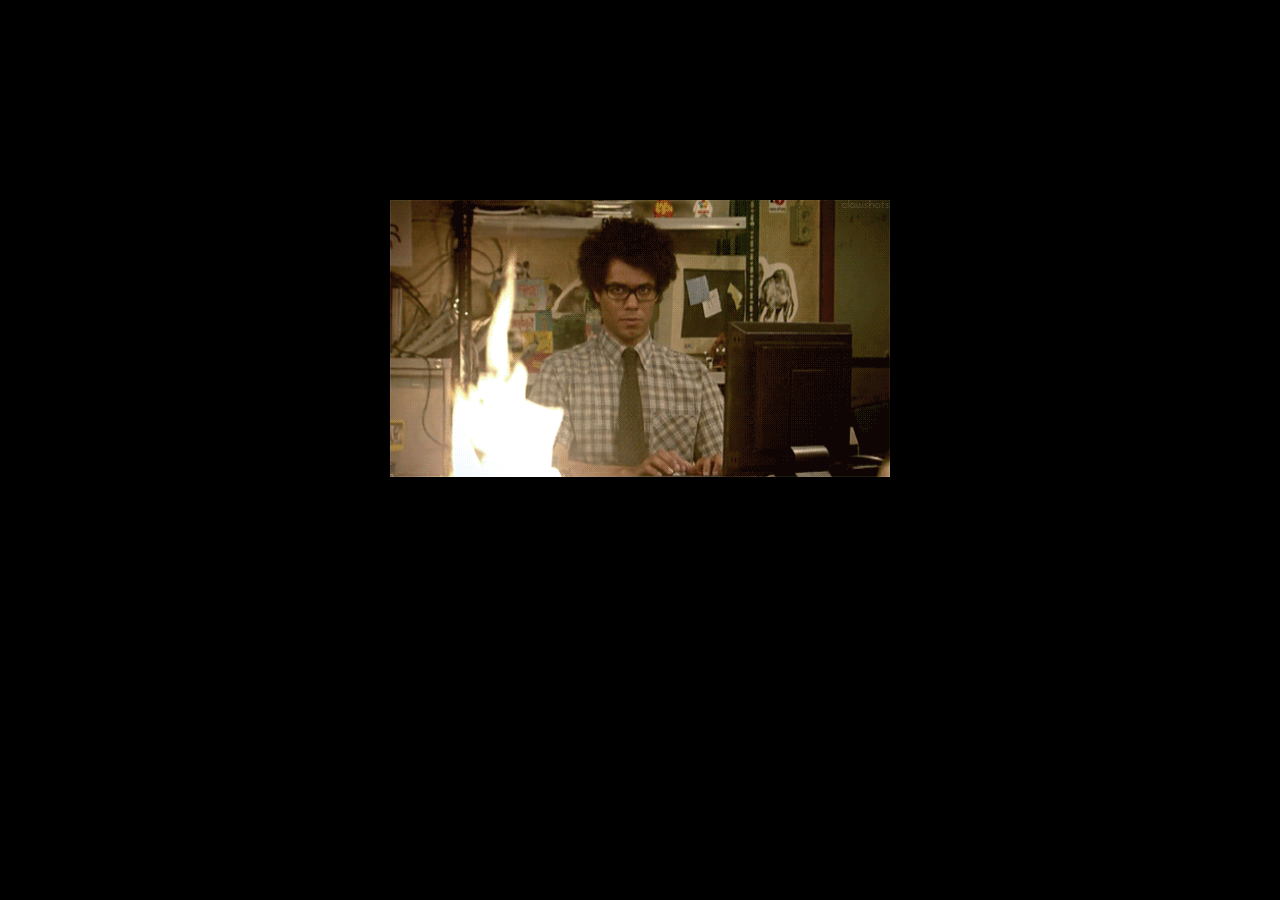
==== index.html @ 8398b00d "index fix" ====
﻿<!DOCTYPE html>
<html>
	<head>
      <meta charset="UTF-8">
      <meta name="description" content="Under Construction">
      <meta name="keywords" content="Jace,Nicholson,Club">
      <meta name="author" content="Jace Nicholson">
	    <meta name="viewport" content="width=device-width, initial-scale=1.0">
	    <link rel="stylesheet" href="styles.css">

			 <title>Under Construction</title>

        <script>
            (function (i, s, o, g, r, a, m) {
                i['GoogleAnalyticsObject'] = r; i[r] = i[r] || function () {
                    (i[r].q = i[r].q || []).push(arguments)
                }, i[r].l = 1 * new Date(); a = s.createElement(o),
                m = s.getElementsByTagName(o)[0]; a.async = 1; a.src = g; m.parentNode.insertBefore(a, m)
            })(window, document, 'script', 'https://www.google-analytics.com/analytics.js', 'ga');

            ga('create', 'UA-38839720-2', 'auto');
            ga('send', 'pageview');

        </script>

	</head>
    <body>
				<!-- <img  src="images\ConstructionTitle.png" alt="Title" style="width:500px;height:111px;"> -->
        <img class="gif" src="images\working.gif" alt="Under Construction" style="width:500px;height:277px;">
		 </div>
    </body>
</html>
---- styles.css ----
body
{
    width: auto;
    height: auto;
    background-color: black;
    color: white;
    overflow:auto;
}

img.gif
{
  position: absolute;
   top: 50%;
   left: 50%;
   width: 500px;
   height: 277px;
   margin-top: -250px;
   margin-left: -250px;
   display: block;
}
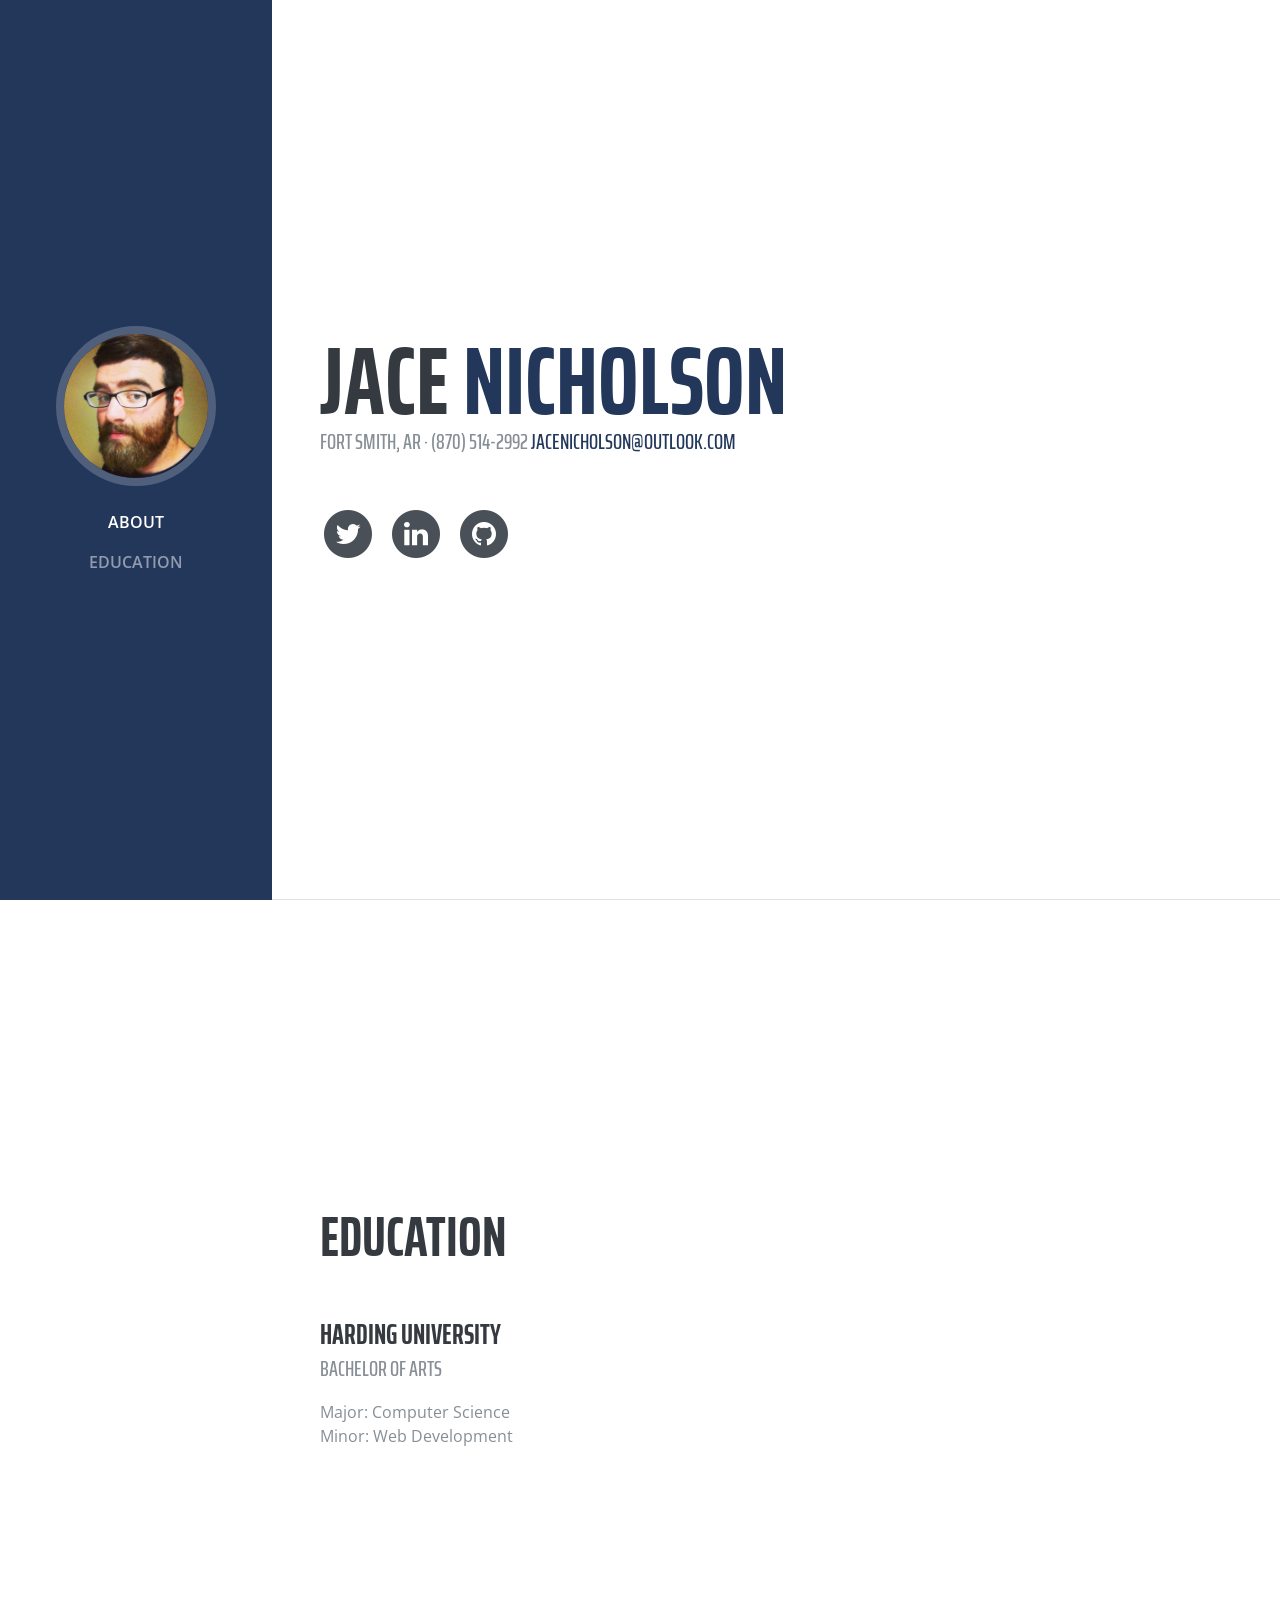
==== commit 6b091399: "Site Resume Update" ====
--- a/index.html
+++ b/index.html
@@ -1,32 +1,137 @@
-﻿<!DOCTYPE html>
-<html>
-	<head>
-      <meta charset="UTF-8">
-      <meta name="description" content="Under Construction">
-      <meta name="keywords" content="Jace,Nicholson,Club">
-      <meta name="author" content="Jace Nicholson">
-	    <meta name="viewport" content="width=device-width, initial-scale=1.0">
-	    <link rel="stylesheet" href="styles.css">
+<!DOCTYPE html>
+<html lang="en">
 
-			 <title>Under Construction</title>
+  <head>
 
-        <script>
-            (function (i, s, o, g, r, a, m) {
-                i['GoogleAnalyticsObject'] = r; i[r] = i[r] || function () {
-                    (i[r].q = i[r].q || []).push(arguments)
-                }, i[r].l = 1 * new Date(); a = s.createElement(o),
-                m = s.getElementsByTagName(o)[0]; a.async = 1; a.src = g; m.parentNode.insertBefore(a, m)
-            })(window, document, 'script', 'https://www.google-analytics.com/analytics.js', 'ga');
+    <meta charset="utf-8">
+    <meta name="viewport" content="width=device-width, initial-scale=1, shrink-to-fit=no">
+    <meta name="description" content="jacenicholson.club">
+    <meta name="author" content="Jace Nicholson">
+    <meta name="keywords" content="Jace,Nicholson,Club">
 
-            ga('create', 'UA-38839720-2', 'auto');
-            ga('send', 'pageview');
+    <link rel="icon" type="image/png" href="images/favicon.ico">
 
-        </script>
+    <title>Jace Nicholson</title>
 
-	</head>
-    <body>
-				<!-- <img  src="images\ConstructionTitle.png" alt="Title" style="width:500px;height:111px;"> -->
-        <img class="gif" src="images\working.gif" alt="Under Construction" style="width:500px;height:277px;">
-		 </div>
-    </body>
+      <script>
+          (function (i, s, o, g, r, a, m) {
+              i['GoogleAnalyticsObject'] = r; i[r] = i[r] || function () {
+                  (i[r].q = i[r].q || []).push(arguments)
+              }, i[r].l = 1 * new Date(); a = s.createElement(o),
+              m = s.getElementsByTagName(o)[0]; a.async = 1; a.src = g; m.parentNode.insertBefore(a, m)
+          })(window, document, 'script', 'https://www.google-analytics.com/analytics.js', 'ga');
+
+          ga('create', 'UA-38839720-2', 'auto');
+          ga('send', 'pageview');
+
+      </script>
+
+    <!-- Bootstrap core CSS -->
+    <link href="vendor/bootstrap/css/bootstrap.min.css" rel="stylesheet">
+
+    <!-- Custom fonts for this template -->
+    <link href="https://fonts.googleapis.com/css?family=Saira+Extra+Condensed:100,200,300,400,500,600,700,800,900" rel="stylesheet">
+    <link href="https://fonts.googleapis.com/css?family=Open+Sans:300,300i,400,400i,600,600i,700,700i,800,800i" rel="stylesheet">
+    <link href="vendor/font-awesome/css/font-awesome.min.css" rel="stylesheet">
+    <link href="vendor/devicons/css/devicons.min.css" rel="stylesheet">
+    <link href="vendor/simple-line-icons/css/simple-line-icons.css" rel="stylesheet">
+
+    <!-- Custom styles for this template -->
+    <link href="css/resume.min.css" rel="stylesheet">
+
+  </head>
+
+  <body id="page-top">
+
+    <nav class="navbar navbar-expand-lg navbar-dark bg-primary fixed-top" id="sideNav">
+      <a class="navbar-brand js-scroll-trigger" href="#page-top">
+        <span class="d-block d-lg-none">Start Bootstrap</span>
+        <span class="d-none d-lg-block">
+          <img class="img-fluid img-profile rounded-circle mx-auto mb-2" src="images/profile.jpg" alt="">
+        </span>
+      </a>
+      <button class="navbar-toggler" type="button" data-toggle="collapse" data-target="#navbarSupportedContent" aria-controls="navbarSupportedContent" aria-expanded="false" aria-label="Toggle navigation">
+        <span class="navbar-toggler-icon"></span>
+      </button>
+      <div class="collapse navbar-collapse" id="navbarSupportedContent">
+        <ul class="navbar-nav">
+          <li class="nav-item">
+            <a class="nav-link js-scroll-trigger" href="#about">About</a>
+          </li>
+          <li class="nav-item">
+            <a class="nav-link js-scroll-trigger" href="#education">Education</a>
+          </li>
+        </ul>
+      </div>
+    </nav>
+
+    <div class="container-fluid p-0">
+
+      <section class="resume-section p-3 p-lg-5 d-flex d-column" id="about">
+        <div class="my-auto">
+          <h1 class="mb-0">Jace
+            <span class="text-primary">Nicholson</span>
+          </h1>
+          <div class="subheading mb-5">Fort Smith, AR · (870) 514-2992
+            <a href="mailto:name@email.com">jacenicholson@outlook.com</a>
+          </div>
+
+          <ul class="list-inline list-social-icons mb-0">
+            <li class="list-inline-item">
+              <a href="https://twitter.com/jace_nicholson">
+                <span class="fa-stack fa-lg">
+                  <i class="fa fa-circle fa-stack-2x"></i>
+                  <i class="fa fa-twitter fa-stack-1x fa-inverse"></i>
+                </span>
+              </a>
+            </li>
+            <li class="list-inline-item">
+              <a href="https://www.linkedin.com/in/jace-nicholson-99972334/">
+                <span class="fa-stack fa-lg">
+                  <i class="fa fa-circle fa-stack-2x"></i>
+                  <i class="fa fa-linkedin fa-stack-1x fa-inverse"></i>
+                </span>
+              </a>
+            </li>
+            <li class="list-inline-item">
+              <a href="https://github.com/jace347">
+                <span class="fa-stack fa-lg">
+                  <i class="fa fa-circle fa-stack-2x"></i>
+                  <i class="fa fa-github fa-stack-1x fa-inverse"></i>
+                </span>
+              </a>
+            </li>
+          </ul>
+        </div>
+      </section>
+
+      <section class="resume-section p-3 p-lg-5 d-flex flex-column" id="education">
+        <div class="my-auto">
+          <h2 class="mb-5">Education</h2>
+
+          <div class="resume-item d-flex flex-column flex-md-row mb-5">
+            <div class="resume-content mr-auto">
+              <h3 class="mb-0">Harding University</h3>
+              <div class="subheading mb-3">Bachelor of Arts</div>
+              <div>Major: Computer Science </div>
+              <div>Minor: Web Development </div>
+            </div>
+
+        </div>
+      </section>
+
+    </div>
+
+    <!-- Bootstrap core JavaScript -->
+    <script src="vendor/jquery/jquery.min.js"></script>
+    <script src="vendor/bootstrap/js/bootstrap.bundle.min.js"></script>
+
+    <!-- Plugin JavaScript -->
+    <script src="vendor/jquery-easing/jquery.easing.min.js"></script>
+
+    <!-- Custom scripts for this template -->
+    <script src="js/resume.min.js"></script>
+
+  </body>
+
 </html>
--- a/vendor/devicons/css/devicons.min.css
+++ b/vendor/devicons/css/devicons.min.css
@@ -0,0 +1,4 @@
+/*!
+ *  Devicons 1.8.0 made by Theodore Vorillas / http://vorillaz.com 
+ */
+@font-face{font-family:devicons;src:url(../fonts/devicons.eot?xqxft6);src:url(../fonts/devicons.eot?#iefixxqxft6) format("embedded-opentype"),url(../fonts/devicons.woff?xqxft6) format("woff"),url(../fonts/devicons.ttf?xqxft6) format("truetype"),url(../fonts/devicons.svg?xqxft6#devicons) format("svg");font-weight:400;font-style:normal}.devicons{font-family:devicons;speak:none;font-style:normal;font-weight:400;font-variant:normal;text-transform:none;line-height:1;-webkit-font-smoothing:antialiased;-moz-osx-font-smoothing:grayscale}.devicons-git:before{content:"\e602"}.devicons-git_compare:before{content:"\e628"}.devicons-git_branch:before{content:"\e625"}.devicons-git_commit:before{content:"\e629"}.devicons-git_pull_request:before{content:"\e626"}.devicons-git_merge:before{content:"\e627"}.devicons-bitbucket:before{content:"\e603"}.devicons-github_alt:before{content:"\e608"}.devicons-github_badge:before{content:"\e609"}.devicons-github:before{content:"\e60a"}.devicons-github_full:before{content:"\e617"}.devicons-java:before{content:"\e638"}.devicons-ruby:before{content:"\e639"}.devicons-scala:before{content:"\e637"}.devicons-python:before{content:"\e63c"}.devicons-go:before{content:"\e624"}.devicons-ruby_on_rails:before{content:"\e63b"}.devicons-django:before{content:"\e61d"}.devicons-markdown:before{content:"\e63e"}.devicons-php:before{content:"\e63d"}.devicons-mysql:before{content:"\e604"}.devicons-streamline:before{content:"\e605"}.devicons-database:before{content:"\e606"}.devicons-laravel:before{content:"\e63f"}.devicons-javascript:before{content:"\e64e"}.devicons-angular:before{content:"\e653"}.devicons-backbone:before{content:"\e652"}.devicons-coffeescript:before{content:"\e651"}.devicons-jquery:before{content:"\e650"}.devicons-modernizr:before{content:"\e620"}.devicons-jquery_ui:before{content:"\e654"}.devicons-ember:before{content:"\e61b"}.devicons-dojo:before{content:"\e61c"}.devicons-nodejs:before{content:"\e619"}.devicons-nodejs_small:before{content:"\e618"}.devicons-javascript_shield:before{content:"\e64f"}.devicons-bootstrap:before{content:"\e647"}.devicons-sass:before{content:"\e64b"}.devicons-css3_full:before{content:"\e64a"}.devicons-css3:before{content:"\e649"}.devicons-html5:before{content:"\e636"}.devicons-html5_multimedia:before{content:"\e632"}.devicons-html5_device_access:before{content:"\e633"}.devicons-html5_3d_effects:before{content:"\e635"}.devicons-html5_connectivity:before{content:"\e634"}.devicons-ghost_small:before{content:"\e614"}.devicons-ghost:before{content:"\e61f"}.devicons-magento:before{content:"\e640"}.devicons-joomla:before{content:"\e641"}.devicons-jekyll_small:before{content:"\e60d"}.devicons-drupal:before{content:"\e642"}.devicons-wordpress:before{content:"\e60b"}.devicons-grunt:before{content:"\e64c"}.devicons-bower:before{content:"\e64d"}.devicons-npm:before{content:"\e61e"}.devicons-yahoo_small:before{content:"\e62b"}.devicons-yahoo:before{content:"\e615"}.devicons-bing_small:before{content:"\e600"}.devicons-windows:before{content:"\e60f"}.devicons-linux:before{content:"\e612"}.devicons-ubuntu:before{content:"\e63a"}.devicons-android:before{content:"\e60e"}.devicons-apple:before{content:"\e611"}.devicons-appstore:before{content:"\e613"}.devicons-phonegap:before{content:"\e630"}.devicons-blackberry:before{content:"\e623"}.devicons-stackoverflow:before{content:"\e610"}.devicons-techcrunch:before{content:"\e62c"}.devicons-codrops:before{content:"\e62f"}.devicons-css_tricks:before{content:"\e601"}.devicons-smashing_magazine:before{content:"\e62d"}.devicons-netmagazine:before{content:"\e62e"}.devicons-codepen:before{content:"\e616"}.devicons-cssdeck:before{content:"\e62a"}.devicons-hackernews:before{content:"\e61a"}.devicons-dropbox:before{content:"\e607"}.devicons-google_drive:before{content:"\e631"}.devicons-visualstudio:before{content:"\e60c"}.devicons-unity_small:before{content:"\e621"}.devicons-raspberry_pi:before{content:"\e622"}.devicons-chrome:before{content:"\e643"}.devicons-ie:before{content:"\e644"}.devicons-firefox:before{content:"\e645"}.devicons-opera:before{content:"\e646"}.devicons-safari:before{content:"\e648"}.devicons-swift:before{content:"\e655"}.devicons-symfony:before{content:"\e656"}.devicons-symfony_badge:before{content:"\e657"}.devicons-less:before{content:"\e658"}.devicons-stylus:before{content:"\e659"}.devicons-trello:before{content:"\e65a"}.devicons-atlassian:before{content:"\e65b"}.devicons-jira:before{content:"\e65c"}.devicons-envato:before{content:"\e65d"}.devicons-snap_svg:before{content:"\e65e"}.devicons-raphael:before{content:"\e65f"}.devicons-google_analytics:before{content:"\e660"}.devicons-compass:before{content:"\e661"}.devicons-onedrive:before{content:"\e662"}.devicons-gulp:before{content:"\e663"}.devicons-atom:before{content:"\e664"}.devicons-cisco:before{content:"\e665"}.devicons-nancy:before{content:"\e666"}.devicons-clojure:before{content:"\e668"}.devicons-clojure_alt:before{content:"\e66a"}.devicons-perl:before{content:"\e669"}.devicons-celluloid:before{content:"\e66b"}.devicons-w3c:before{content:"\e66c"}.devicons-redis:before{content:"\e66d"}.devicons-postgresql:before{content:"\e66e"}.devicons-webplatform:before{content:"\e66f"}.devicons-jenkins:before{content:"\e667"}.devicons-requirejs:before{content:"\e670"}.devicons-opensource:before{content:"\e671"}.devicons-typo3:before{content:"\e672"}.devicons-uikit:before{content:"\e673"}.devicons-doctrine:before{content:"\e674"}.devicons-groovy:before{content:"\e675"}.devicons-nginx:before{content:"\e676"}.devicons-haskell:before{content:"\e677"}.devicons-zend:before{content:"\e678"}.devicons-gnu:before{content:"\e679"}.devicons-yeoman:before{content:"\e67a"}.devicons-heroku:before{content:"\e67b"}.devicons-debian:before{content:"\e67d"}.devicons-travis:before{content:"\e67e"}.devicons-dotnet:before{content:"\e67f"}.devicons-codeigniter:before{content:"\e680"}.devicons-javascript_badge:before{content:"\e681"}.devicons-yii:before{content:"\e682"}.devicons-msql_server:before{content:"\e67c"}.devicons-composer:before{content:"\e683"}.devicons-krakenjs_badge:before{content:"\e684"}.devicons-krakenjs:before{content:"\e685"}.devicons-mozilla:before{content:"\e686"}.devicons-firebase:before{content:"\e687"}.devicons-sizzlejs:before{content:"\e688"}.devicons-creativecommons:before{content:"\e689"}.devicons-creativecommons_badge:before{content:"\e68a"}.devicons-mitlicence:before{content:"\e68b"}.devicons-senchatouch:before{content:"\e68c"}.devicons-bugsense:before{content:"\e68d"}.devicons-extjs:before{content:"\e68e"}.devicons-mootools_badge:before{content:"\e68f"}.devicons-mootools:before{content:"\e690"}.devicons-ruby_rough:before{content:"\e691"}.devicons-komodo:before{content:"\e692"}.devicons-coda:before{content:"\e693"}.devicons-bintray:before{content:"\e694"}.devicons-terminal:before{content:"\e695"}.devicons-code:before{content:"\e696"}.devicons-responsive:before{content:"\e697"}.devicons-dart:before{content:"\e698"}.devicons-aptana:before{content:"\e699"}.devicons-mailchimp:before{content:"\e69a"}.devicons-netbeans:before{content:"\e69b"}.devicons-dreamweaver:before{content:"\e69c"}.devicons-brackets:before{content:"\e69d"}.devicons-eclipse:before{content:"\e69e"}.devicons-cloud9:before{content:"\e69f"}.devicons-scrum:before{content:"\e6a0"}.devicons-prolog:before{content:"\e6a1"}.devicons-terminal_badge:before{content:"\e6a2"}.devicons-code_badge:before{content:"\e6a3"}.devicons-mongodb:before{content:"\e6a4"}.devicons-meteor:before{content:"\e6a5"}.devicons-meteorfull:before{content:"\e6a6"}.devicons-fsharp:before{content:"\e6a7"}.devicons-rust:before{content:"\e6a8"}.devicons-ionic:before{content:"\e6a9"}.devicons-sublime:before{content:"\e6aa"}.devicons-appcelerator:before{content:"\e6ab"}.devicons-asterisk:before{content:"\e6ac"}.devicons-aws:before{content:"\e6ad"}.devicons-digital-ocean:before{content:"\e6ae"}.devicons-dlang:before{content:"\e6af"}.devicons-docker:before{content:"\e6b0"}.devicons-erlang:before{content:"\e6b1"}.devicons-google-cloud-platform:before{content:"\e6b2"}.devicons-grails:before{content:"\e6b3"}.devicons-illustrator:before{content:"\e6b4"}.devicons-intellij:before{content:"\e6b5"}.devicons-materializecss:before{content:"\e6b6"}.devicons-openshift:before{content:"\e6b7"}.devicons-photoshop:before{content:"\e6b8"}.devicons-rackspace:before{content:"\e6b9"}.devicons-react:before{content:"\e6ba"}.devicons-redhat:before{content:"\e6bb"}.devicons-scriptcs:before{content:"\e6bc"}.devicons-sqllite:before{content:"\e6c4"}.devicons-vim:before{content:"\e6c5"}
--- a/css/resume.min.css
+++ b/css/resume.min.css
@@ -0,0 +1 @@
+body{font-family:'Open Sans',serif;padding-top:54px;color:#868e96}@media (min-width:992px){body{padding-top:0;padding-left:17rem}}h1,h2,h3,h4,h5,h6{font-family:'Saira Extra Condensed',serif;font-weight:700;text-transform:uppercase;color:#343a40}h1{font-size:6rem;line-height:5.5rem}h2{font-size:3.5rem}.subheading{text-transform:uppercase;font-weight:500;font-family:'Saira Extra Condensed',serif;font-size:1.35rem}.list-social-icons a{color:#495057}.list-social-icons a:hover{color:#23375B}.list-social-icons a .fa-lg{font-size:1.75rem}.list-icons{font-size:3rem}.list-icons .list-inline-item i:hover{color:#23375B}#sideNav .navbar-nav .nav-item .nav-link{font-weight:600;text-transform:uppercase}@media (min-width:992px){#sideNav{text-align:center;position:fixed;top:0;left:0;display:flex;flex-direction:column;width:17rem;height:100vh}#sideNav .navbar-brand{display:flex;margin:auto auto 0;padding:.5rem}#sideNav .navbar-brand .img-profile{max-width:10rem;max-height:10rem;border:.5rem solid rgba(255,255,255,.2)}#sideNav .navbar-collapse{display:flex;align-items:flex-start;flex-grow:0;width:100%;margin-bottom:auto}#sideNav .navbar-collapse .navbar-nav{flex-direction:column;width:100%}#sideNav .navbar-collapse .navbar-nav .nav-item{display:block}#sideNav .navbar-collapse .navbar-nav .nav-item .nav-link{display:block}}section.resume-section{border-bottom:1px solid #dee2e6;padding-top:5rem!important;padding-bottom:5rem!important}section.resume-section .resume-item .resume-date{min-width:none}@media (min-width:768px){section.resume-section{min-height:100vh}section.resume-section .resume-item .resume-date{min-width:18rem}}@media (min-width:992px){section.resume-section{padding-top:3rem!important;padding-bottom:3rem!important}}.bg-primary{background-color:#23375B!important}.text-primary{color:#23375B!important}a{color:#23375B}a:active,a:focus,a:hover{color:#6189B9}
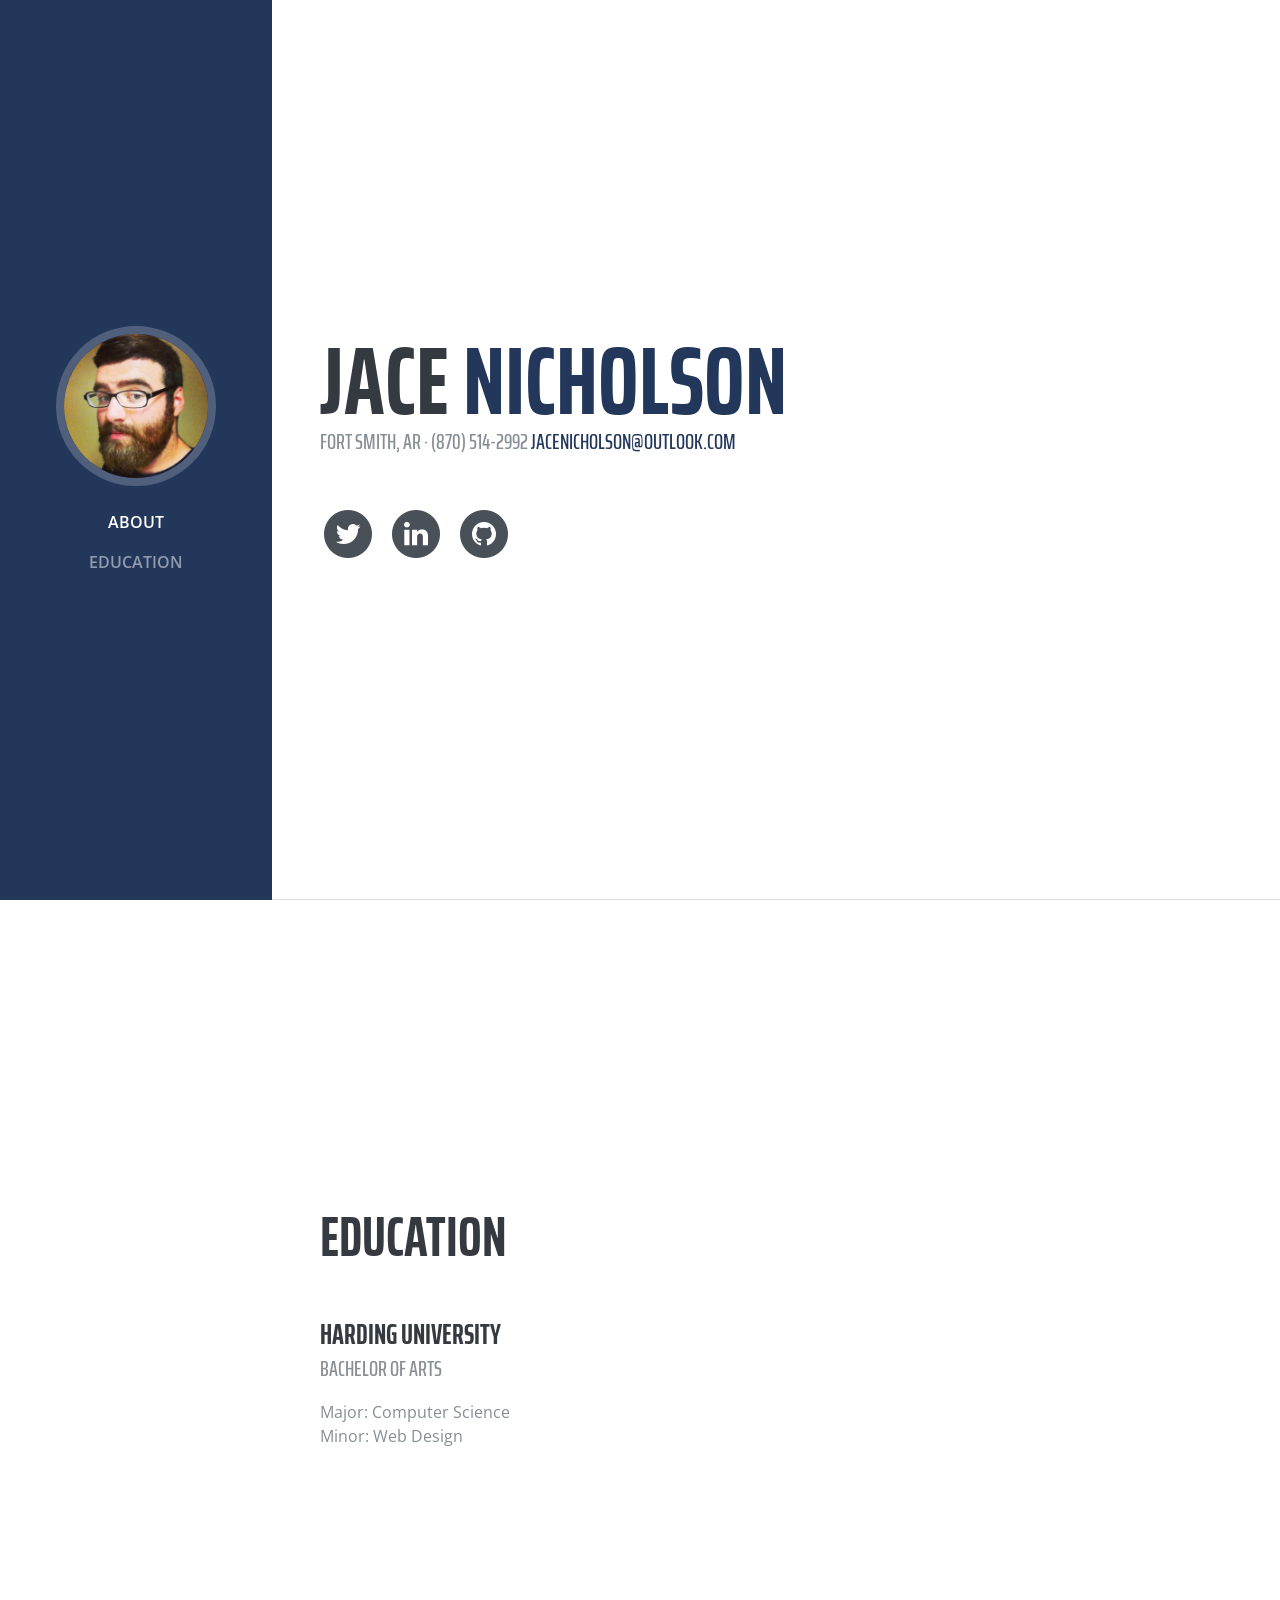
==== commit 9c53804e: "Description Change Web Design" ====
--- a/index.html
+++ b/index.html
@@ -45,7 +45,7 @@
 
     <nav class="navbar navbar-expand-lg navbar-dark bg-primary fixed-top" id="sideNav">
       <a class="navbar-brand js-scroll-trigger" href="#page-top">
-        <span class="d-block d-lg-none">Start Bootstrap</span>
+        <span class="d-block d-lg-none"></span>
         <span class="d-none d-lg-block">
           <img class="img-fluid img-profile rounded-circle mx-auto mb-2" src="images/profile.jpg" alt="">
         </span>
@@ -114,7 +114,7 @@
               <h3 class="mb-0">Harding University</h3>
               <div class="subheading mb-3">Bachelor of Arts</div>
               <div>Major: Computer Science </div>
-              <div>Minor: Web Development </div>
+              <div>Minor: Web Design </div>
             </div>
 
         </div>
